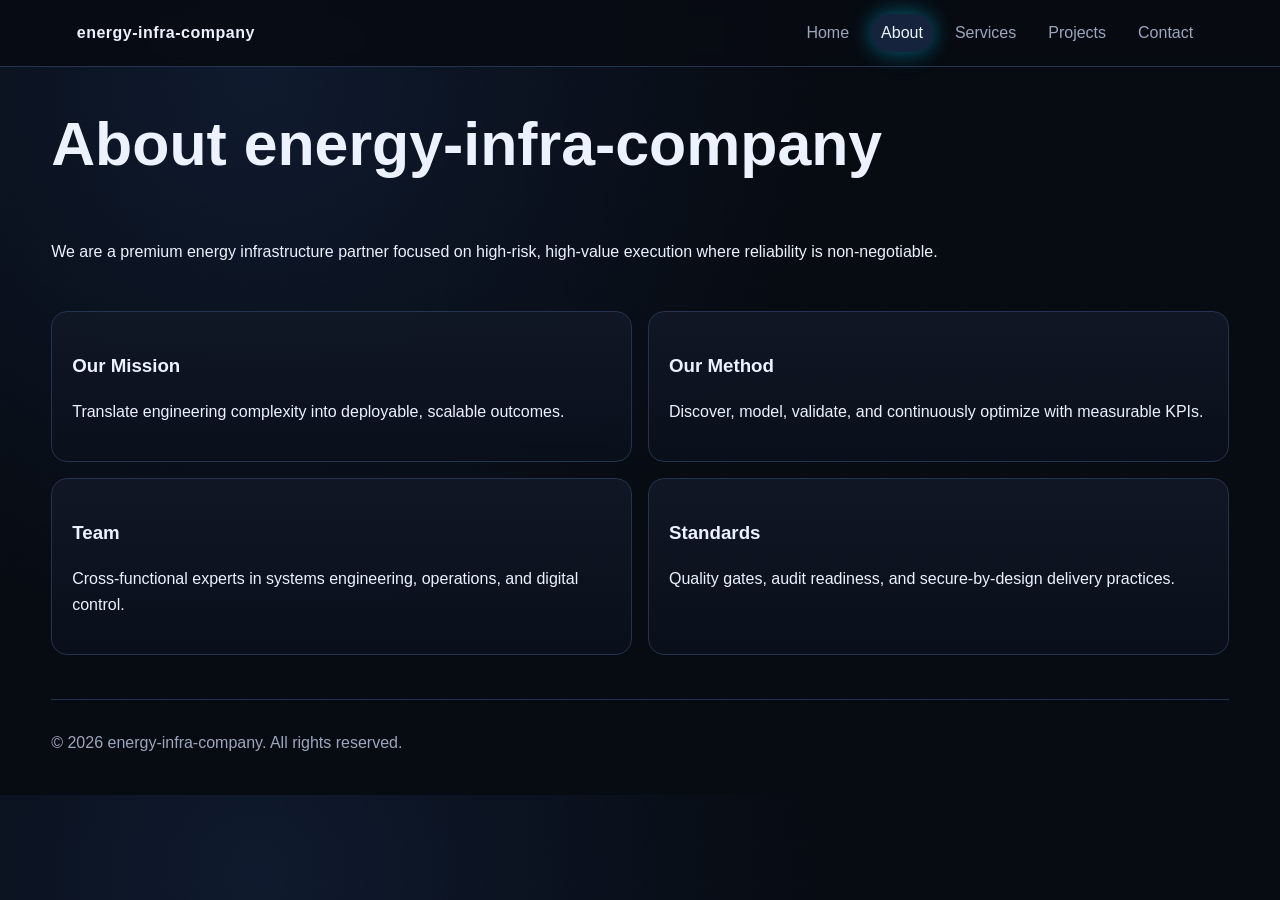
==== about.html @ 2324514b "initial commit" ====
﻿<!doctype html>
<html lang="en">
<head>
    <meta charset="UTF-8">
    <meta name="viewport" content="width=device-width, initial-scale=1.0">
    <meta name="description" content="energy-infra-company premium industrial agency website.">
    <title>energy-infra-company | About</title>
    <link rel="stylesheet" href="css/styles.css">
</head>
<body>
    <div class="bg-grid" aria-hidden="true"></div>
    <header class="site-header">
        <a class="logo" href="index.html">energy-infra-company</a>
        <nav>
                <a href="index.html">Home</a>
                <a href="about.html" class="active">About</a>
                <a href="services.html">Services</a>
                <a href="projects.html">Projects</a>
                <a href="contact.html">Contact</a>
        </nav>
    </header>
    <main class="container">
        <section class="page-hero reveal"><h1>About energy-infra-company</h1><p>We are a premium energy infrastructure partner focused on high-risk, high-value execution where reliability is non-negotiable.</p></section>
        <section class="grid-2 reveal">
            <article class="card"><h3>Our Mission</h3><p>Translate engineering complexity into deployable, scalable outcomes.</p></article>
            <article class="card"><h3>Our Method</h3><p>Discover, model, validate, and continuously optimize with measurable KPIs.</p></article>
            <article class="card"><h3>Team</h3><p>Cross-functional experts in systems engineering, operations, and digital control.</p></article>
            <article class="card"><h3>Standards</h3><p>Quality gates, audit readiness, and secure-by-design delivery practices.</p></article>
        </section>
    </main>
    <footer class="site-footer">
        <p>&copy; 2026 energy-infra-company. All rights reserved.</p>
    </footer>
    <script src="js/script.js"></script>
</body>
</html>
---- css/styles.css ----
﻿:root {
    --bg: #070b12;
    --text: #edf2ff;
    --muted: #9ca7bf;
    --line: #24334f;
    --accent: #00d2ff;
    --accent-2: #36ff8f;
    --glow: 0 0 22px rgba(0, 210, 255, 0.45);
    --radius: 16px;
}
* { box-sizing: border-box; }
html { scroll-behavior: smooth; }
body { margin: 0; font-family: "Segoe UI", "Trebuchet MS", sans-serif; background: radial-gradient(circle at 20% 10%, #0f1a2e, var(--bg) 45%), var(--bg); color: var(--text); line-height: 1.6; }
.bg-grid { position: fixed; inset: 0; background-image: linear-gradient(rgba(255,255,255,.04) 1px, transparent 1px), linear-gradient(90deg, rgba(255,255,255,.04) 1px, transparent 1px); background-size: 40px 40px; opacity: .25; pointer-events: none; z-index: -1; }
.site-header { position: sticky; top: 0; display: flex; justify-content: space-between; align-items: center; padding: 14px 6vw; border-bottom: 1px solid var(--line); background: rgba(7, 11, 18, 0.86); backdrop-filter: blur(8px); z-index: 10; }
.logo { color: var(--text); text-decoration: none; font-weight: 700; letter-spacing: .5px; }
nav { display: flex; gap: 12px; flex-wrap: wrap; }
nav a { color: var(--muted); text-decoration: none; padding: 6px 10px; border-radius: 999px; transition: .25s ease; }
nav a:hover, nav a.active { color: var(--text); background: #15233d; box-shadow: var(--glow); }
.container { width: min(1180px, 92vw); margin: 44px auto; display: grid; gap: 30px; }
.hero, .page-hero { display: grid; grid-template-columns: repeat(2, minmax(0, 1fr)); gap: 30px; align-items: center; }
.page-hero { grid-template-columns: 1fr; }
.kicker { color: var(--accent-2); text-transform: uppercase; letter-spacing: 1.2px; font-weight: 600; }
h1 { font-size: clamp(2rem, 5vw, 3.8rem); line-height: 1.1; margin: 0 0 16px; }
h2 { font-size: clamp(1.4rem, 3vw, 2rem); margin-top: 0; }
.hero-orb { width: min(420px, 100%); aspect-ratio: 1; border-radius: 50%; margin-inline: auto; background: conic-gradient(from 180deg, #0ef, #34ff8a, #1292f2, #0ef); box-shadow: 0 0 70px rgba(0, 210, 255, .45); animation: spin 18s linear infinite; }
@keyframes spin { to { transform: rotate(360deg); } }
.hero-actions { display: flex; gap: 12px; flex-wrap: wrap; margin-top: 16px; }
.btn { border: 1px solid var(--line); color: var(--text); text-decoration: none; background: #101a2f; padding: 10px 14px; border-radius: 10px; transition: .25s ease; cursor: pointer; }
.btn:hover { transform: translateY(-2px); box-shadow: var(--glow); }
.btn-primary { background: linear-gradient(130deg, #00a9d8, #18b56f); border-color: transparent; }
.grid-3, .stats { display: grid; grid-template-columns: repeat(4, minmax(0, 1fr)); gap: 16px; }
.grid-3 { grid-template-columns: repeat(3, minmax(0, 1fr)); }
.grid-2 { display: grid; grid-template-columns: repeat(2, minmax(0, 1fr)); gap: 16px; }
.card { background: linear-gradient(180deg, rgba(17, 24, 38, 0.94), rgba(10, 16, 27, 0.96)); border: 1px solid var(--line); border-radius: var(--radius); padding: 20px; transition: .3s ease; }
.card:hover { border-color: #2f5b9a; transform: translateY(-4px); box-shadow: var(--glow); }
.stat-card h3 { font-size: 2rem; margin: 0; color: var(--accent); }
.animated-card { animation: floatCard 3.8s ease-in-out infinite alternate; }
@keyframes floatCard { from { transform: translateY(0); } to { transform: translateY(-8px); } }
.tool-section .tool-grid { display: grid; grid-template-columns: repeat(2, minmax(0, 1fr)); gap: 16px; }
#tool-form { display: grid; gap: 12px; }
#tool-form label { display: grid; gap: 6px; color: var(--muted); font-size: .95rem; }
#tool-form input { background: #0a1323; border: 1px solid var(--line); color: var(--text); border-radius: 10px; padding: 9px 11px; }
.tool-output p { min-height: 54px; }
.meter { height: 10px; border-radius: 8px; background: #1b2539; overflow: hidden; }
.meter span { display: block; width: 0; height: 100%; background: linear-gradient(90deg, var(--accent), var(--accent-2)); transition: width .45s ease; }
.contact-form input, .contact-form textarea { width: 100%; background: #0a1323; color: var(--text); border: 1px solid var(--line); border-radius: 10px; padding: 9px 11px; }
.reveal { opacity: 0; transform: translateY(18px); transition: .65s ease; }
.reveal.show { opacity: 1; transform: translateY(0); }
.site-footer { width: min(1180px, 92vw); margin: 24px auto 40px; color: var(--muted); border-top: 1px solid var(--line); padding-top: 14px; }
@media (max-width: 960px) {
    .hero, .grid-3, .grid-2, .stats, .tool-section .tool-grid { grid-template-columns: 1fr; }
    .site-header { gap: 10px; flex-direction: column; align-items: flex-start; }
}
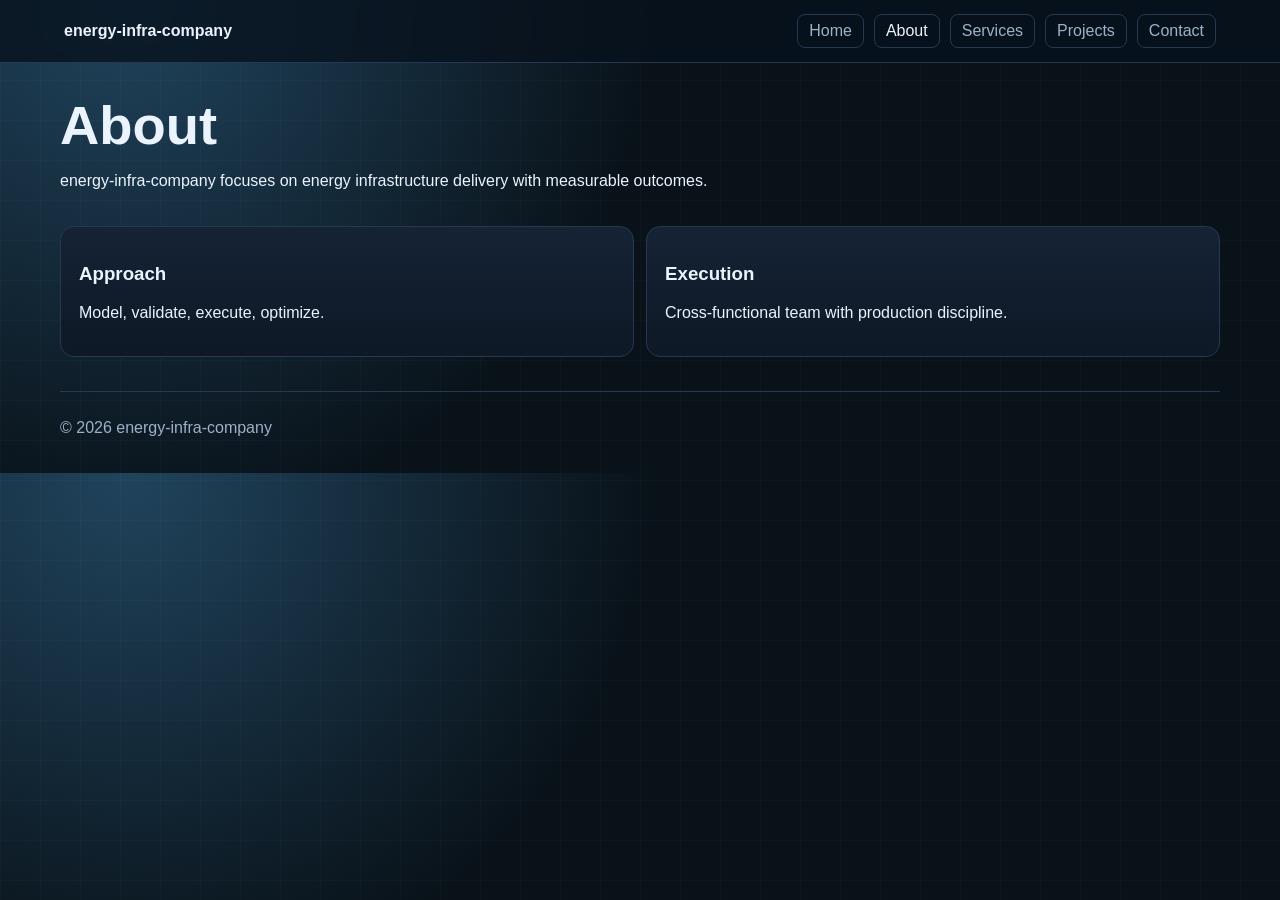
==== commit 7d9ef4a1: "made this unique" ====
--- a/about.html
+++ b/about.html
@@ -1,36 +1,2 @@
-﻿<!doctype html>
-<html lang="en">
-<head>
-    <meta charset="UTF-8">
-    <meta name="viewport" content="width=device-width, initial-scale=1.0">
-    <meta name="description" content="energy-infra-company premium industrial agency website.">
-    <title>energy-infra-company | About</title>
-    <link rel="stylesheet" href="css/styles.css">
-</head>
-<body>
-    <div class="bg-grid" aria-hidden="true"></div>
-    <header class="site-header">
-        <a class="logo" href="index.html">energy-infra-company</a>
-        <nav>
-                <a href="index.html">Home</a>
-                <a href="about.html" class="active">About</a>
-                <a href="services.html">Services</a>
-                <a href="projects.html">Projects</a>
-                <a href="contact.html">Contact</a>
-        </nav>
-    </header>
-    <main class="container">
-        <section class="page-hero reveal"><h1>About energy-infra-company</h1><p>We are a premium energy infrastructure partner focused on high-risk, high-value execution where reliability is non-negotiable.</p></section>
-        <section class="grid-2 reveal">
-            <article class="card"><h3>Our Mission</h3><p>Translate engineering complexity into deployable, scalable outcomes.</p></article>
-            <article class="card"><h3>Our Method</h3><p>Discover, model, validate, and continuously optimize with measurable KPIs.</p></article>
-            <article class="card"><h3>Team</h3><p>Cross-functional experts in systems engineering, operations, and digital control.</p></article>
-            <article class="card"><h3>Standards</h3><p>Quality gates, audit readiness, and secure-by-design delivery practices.</p></article>
-        </section>
-    </main>
-    <footer class="site-footer">
-        <p>&copy; 2026 energy-infra-company. All rights reserved.</p>
-    </footer>
-    <script src="js/script.js"></script>
-</body>
-</html>
+﻿<!doctype html><html lang="en"><head><meta charset="utf-8"><meta name="viewport" content="width=device-width,initial-scale=1"><title>energy-infra-company | about.html</title><link rel="stylesheet" href="css/styles.css"></head><body class="nav-box card-glow hero-split motif-grid btn-solid"><div class="bg"></div><header><a class="logo" href="index.html">energy-infra-company</a><nav><a href="index.html">Home</a><a href="about.html" class="active">About</a><a href="services.html">Services</a><a href="projects.html">Projects</a><a href="contact.html">Contact</a></nav></header><main>        <section class="head reveal"><h1>About</h1><p>energy-infra-company focuses on energy infrastructure delivery with measurable outcomes.</p></section>
+        <section class="cols reveal"><article class="card"><h3>Approach</h3><p>Model, validate, execute, optimize.</p></article><article class="card"><h3>Execution</h3><p>Cross-functional team with production discipline.</p></article></section></main><footer><p>&copy; 2026 energy-infra-company</p></footer><script src="js/script.js"></script></body></html>
--- a/css/styles.css
+++ b/css/styles.css
@@ -1,54 +1,16 @@
-﻿:root {
-    --bg: #070b12;
-    --text: #edf2ff;
-    --muted: #9ca7bf;
-    --line: #24334f;
-    --accent: #00d2ff;
-    --accent-2: #36ff8f;
-    --glow: 0 0 22px rgba(0, 210, 255, 0.45);
-    --radius: 16px;
-}
-* { box-sizing: border-box; }
-html { scroll-behavior: smooth; }
-body { margin: 0; font-family: "Segoe UI", "Trebuchet MS", sans-serif; background: radial-gradient(circle at 20% 10%, #0f1a2e, var(--bg) 45%), var(--bg); color: var(--text); line-height: 1.6; }
-.bg-grid { position: fixed; inset: 0; background-image: linear-gradient(rgba(255,255,255,.04) 1px, transparent 1px), linear-gradient(90deg, rgba(255,255,255,.04) 1px, transparent 1px); background-size: 40px 40px; opacity: .25; pointer-events: none; z-index: -1; }
-.site-header { position: sticky; top: 0; display: flex; justify-content: space-between; align-items: center; padding: 14px 6vw; border-bottom: 1px solid var(--line); background: rgba(7, 11, 18, 0.86); backdrop-filter: blur(8px); z-index: 10; }
-.logo { color: var(--text); text-decoration: none; font-weight: 700; letter-spacing: .5px; }
-nav { display: flex; gap: 12px; flex-wrap: wrap; }
-nav a { color: var(--muted); text-decoration: none; padding: 6px 10px; border-radius: 999px; transition: .25s ease; }
-nav a:hover, nav a.active { color: var(--text); background: #15233d; box-shadow: var(--glow); }
-.container { width: min(1180px, 92vw); margin: 44px auto; display: grid; gap: 30px; }
-.hero, .page-hero { display: grid; grid-template-columns: repeat(2, minmax(0, 1fr)); gap: 30px; align-items: center; }
-.page-hero { grid-template-columns: 1fr; }
-.kicker { color: var(--accent-2); text-transform: uppercase; letter-spacing: 1.2px; font-weight: 600; }
-h1 { font-size: clamp(2rem, 5vw, 3.8rem); line-height: 1.1; margin: 0 0 16px; }
-h2 { font-size: clamp(1.4rem, 3vw, 2rem); margin-top: 0; }
-.hero-orb { width: min(420px, 100%); aspect-ratio: 1; border-radius: 50%; margin-inline: auto; background: conic-gradient(from 180deg, #0ef, #34ff8a, #1292f2, #0ef); box-shadow: 0 0 70px rgba(0, 210, 255, .45); animation: spin 18s linear infinite; }
-@keyframes spin { to { transform: rotate(360deg); } }
-.hero-actions { display: flex; gap: 12px; flex-wrap: wrap; margin-top: 16px; }
-.btn { border: 1px solid var(--line); color: var(--text); text-decoration: none; background: #101a2f; padding: 10px 14px; border-radius: 10px; transition: .25s ease; cursor: pointer; }
-.btn:hover { transform: translateY(-2px); box-shadow: var(--glow); }
-.btn-primary { background: linear-gradient(130deg, #00a9d8, #18b56f); border-color: transparent; }
-.grid-3, .stats { display: grid; grid-template-columns: repeat(4, minmax(0, 1fr)); gap: 16px; }
-.grid-3 { grid-template-columns: repeat(3, minmax(0, 1fr)); }
-.grid-2 { display: grid; grid-template-columns: repeat(2, minmax(0, 1fr)); gap: 16px; }
-.card { background: linear-gradient(180deg, rgba(17, 24, 38, 0.94), rgba(10, 16, 27, 0.96)); border: 1px solid var(--line); border-radius: var(--radius); padding: 20px; transition: .3s ease; }
-.card:hover { border-color: #2f5b9a; transform: translateY(-4px); box-shadow: var(--glow); }
-.stat-card h3 { font-size: 2rem; margin: 0; color: var(--accent); }
-.animated-card { animation: floatCard 3.8s ease-in-out infinite alternate; }
-@keyframes floatCard { from { transform: translateY(0); } to { transform: translateY(-8px); } }
-.tool-section .tool-grid { display: grid; grid-template-columns: repeat(2, minmax(0, 1fr)); gap: 16px; }
-#tool-form { display: grid; gap: 12px; }
-#tool-form label { display: grid; gap: 6px; color: var(--muted); font-size: .95rem; }
-#tool-form input { background: #0a1323; border: 1px solid var(--line); color: var(--text); border-radius: 10px; padding: 9px 11px; }
-.tool-output p { min-height: 54px; }
-.meter { height: 10px; border-radius: 8px; background: #1b2539; overflow: hidden; }
-.meter span { display: block; width: 0; height: 100%; background: linear-gradient(90deg, var(--accent), var(--accent-2)); transition: width .45s ease; }
-.contact-form input, .contact-form textarea { width: 100%; background: #0a1323; color: var(--text); border: 1px solid var(--line); border-radius: 10px; padding: 9px 11px; }
-.reveal { opacity: 0; transform: translateY(18px); transition: .65s ease; }
-.reveal.show { opacity: 1; transform: translateY(0); }
-.site-footer { width: min(1180px, 92vw); margin: 24px auto 40px; color: var(--muted); border-top: 1px solid var(--line); padding-top: 14px; }
-@media (max-width: 960px) {
-    .hero, .grid-3, .grid-2, .stats, .tool-section .tool-grid { grid-template-columns: 1fr; }
-    .site-header { gap: 10px; flex-direction: column; align-items: flex-start; }
-}
+﻿:root{--a:#3dc2ff;--b:#adff67;--bg:#091219;--g:#20445d;--f:'Verdana',sans-serif;--t:#ebf3ff;--m:#9fb1c9;--l:#263950}*{box-sizing:border-box}html{scroll-behavior:smooth}body{margin:0;font-family:var(--f);color:var(--t);background:radial-gradient(circle at 10% 0%,var(--g),var(--bg) 42%),var(--bg)}.bg{position:fixed;inset:0;opacity:.2;pointer-events:none;z-index:-1}
+body.motif-rings .bg{background:radial-gradient(circle,#fff2 1px,transparent 1px);background-size:22px 22px}body.motif-mesh .bg{background-image:linear-gradient(#fff2 1px,transparent 1px),linear-gradient(90deg,#fff2 1px,transparent 1px);background-size:34px 34px}body.motif-radar .bg{background:radial-gradient(circle at 70% 20%,#fff3,transparent 30%)}body.motif-leaf .bg{background:linear-gradient(120deg,#fff2,transparent)}body.motif-strata .bg{background:repeating-linear-gradient(160deg,#fff1,#fff1 2px,transparent 2px,transparent 18px)}body.motif-vector .bg{background:linear-gradient(45deg,#fff2 1px,transparent 1px);background-size:26px 26px}body.motif-grain .bg{background:radial-gradient(#fff2 1px,transparent 1px);background-size:14px 14px}body.motif-signal .bg{background:repeating-radial-gradient(circle at 65% 35%,#fff2 0 2px,transparent 2px 18px)}body.motif-silicon .bg{background:linear-gradient(90deg,#fff2,transparent)}body.motif-matrix .bg{background:repeating-linear-gradient(0deg,#fff2,#fff2 1px,transparent 1px,transparent 12px)}body.motif-route .bg{background:linear-gradient(130deg,#fff2,transparent)}body.motif-grid .bg{background-image:linear-gradient(#fff2 1px,transparent 1px),linear-gradient(90deg,#fff2 1px,transparent 1px);background-size:40px 40px}body.motif-beam .bg{background:linear-gradient(90deg,transparent,#fff2,transparent)}body.motif-forge .bg{background:radial-gradient(circle at 20% 20%,#fff3,transparent 32%)}body.motif-nodes .bg{background:radial-gradient(circle,#fff2 2px,transparent 2px);background-size:28px 28px}body.motif-dashboard .bg{background:linear-gradient(0deg,#fff2 2px,transparent 2px);background-size:100% 28px}body.motif-target .bg{background:repeating-radial-gradient(circle,#fff2 0 2px,transparent 2px 12px)}body.motif-orbit .bg{background:radial-gradient(circle at 30% 40%,#fff2,transparent 30%)}body.motif-arm .bg{background:linear-gradient(45deg,#fff2 2px,transparent 2px);background-size:24px 24px}body.motif-factory .bg{background:repeating-linear-gradient(90deg,#fff2,#fff2 4px,transparent 4px,transparent 20px)}
+header{position:sticky;top:0;display:flex;justify-content:space-between;align-items:center;gap:10px;padding:14px 5vw;background:#08121dcc;border-bottom:1px solid var(--l);backdrop-filter:blur(6px)}.logo{color:var(--t);text-decoration:none;font-weight:700}nav{display:flex;gap:10px;flex-wrap:wrap}nav a{color:var(--m);text-decoration:none;padding:7px 11px;transition:.2s}
+body.nav-pill nav a{border:1px solid transparent;border-radius:999px}body.nav-pill nav a:hover,body.nav-pill nav a.active{color:var(--t);border-color:var(--l);background:#17273a}
+body.nav-underline nav a{border-bottom:2px solid transparent}body.nav-underline nav a:hover,body.nav-underline nav a.active{color:var(--t);border-color:var(--a)}
+body.nav-box nav a{border:1px solid var(--l);border-radius:8px}body.nav-box nav a:hover,body.nav-box nav a.active{color:var(--t)}
+main{width:min(1160px,92vw);margin:34px auto;display:grid;gap:20px}h1{font-size:clamp(2rem,5vw,3.4rem);line-height:1.08;margin:0 0 10px}.kicker{text-transform:uppercase;letter-spacing:1.5px;color:var(--b)}
+.hero{display:grid;gap:14px;align-items:center}body.hero-split .hero{grid-template-columns:1.2fr .8fr}body.hero-stack .hero{grid-template-columns:1fr}.hero-visual{min-height:230px;border:1px solid var(--l);border-radius:18px;position:relative;overflow:hidden;background:linear-gradient(130deg,#fff1,#fff0)}.hero-visual span{position:absolute;inset:20%;border:2px solid var(--a);border-radius:999px;animation:wave 2.6s ease-in-out infinite}.hero-visual span:nth-child(2){inset:32%;border-color:var(--b);animation-delay:.4s}.hero-visual span:nth-child(3){inset:44%;border-color:#fff8;animation-delay:.8s}@keyframes wave{0%{transform:scale(.82);opacity:.9}100%{transform:scale(1.55);opacity:.08}}
+.actions{display:flex;gap:10px;flex-wrap:wrap;margin-top:10px}.btn{text-decoration:none;padding:10px 14px;border-radius:10px;cursor:pointer;transition:.2s}.btn:hover{transform:translateY(-2px)}
+body.btn-solid .btn{border:1px solid var(--l);background:#112033;color:var(--t)}body.btn-solid .btn.primary{border:none;background:linear-gradient(130deg,var(--a),var(--b));color:#021522}
+body.btn-line .btn{border:1px solid color-mix(in srgb,var(--a) 45%,var(--l));background:transparent;color:var(--t)}body.btn-line .btn.primary{background:color-mix(in srgb,var(--a) 20%,transparent)}
+.stats{display:grid;grid-template-columns:repeat(4,minmax(0,1fr));gap:12px}.cols,.tool-grid{display:grid;grid-template-columns:repeat(2,minmax(0,1fr));gap:12px}.card{padding:18px;border-radius:14px;transition:.25s}
+body.card-glow .card{background:linear-gradient(180deg,#152335,#0e1826);border:1px solid var(--l)}body.card-glow .card:hover{box-shadow:0 0 22px color-mix(in srgb,var(--a) 45%,transparent);transform:translateY(-4px)}
+body.card-soft .card{background:linear-gradient(180deg,#1a2533,#121a25);border:1px solid #fff1}body.card-soft .card:hover{transform:translateY(-3px)}
+body.card-edge .card{background:#101a27;border:1px solid var(--l);box-shadow:inset 0 0 0 1px #fff1}body.card-edge .card:hover{border-color:var(--a);transform:translateY(-3px)}
+.list{margin:0;padding-left:18px;display:grid;gap:8px}label{display:grid;gap:6px;color:var(--m)}input,textarea{width:100%;background:#0a1320;color:var(--t);border:1px solid var(--l);border-radius:8px;padding:9px}#tool-form{display:grid;gap:10px}.meter{height:10px;background:#1a283b;border-radius:7px;overflow:hidden}.meter span{display:block;height:100%;width:0;background:linear-gradient(90deg,var(--a),var(--b));transition:width .45s}.reveal{opacity:0;transform:translateY(14px);transition:.6s}.reveal.show{opacity:1;transform:none}footer{width:min(1160px,92vw);margin:18px auto 36px;padding-top:11px;border-top:1px solid var(--l);color:var(--m)}@media (max-width:900px){.hero,.stats,.cols,.tool-grid{grid-template-columns:1fr}header{flex-direction:column;align-items:flex-start}}
